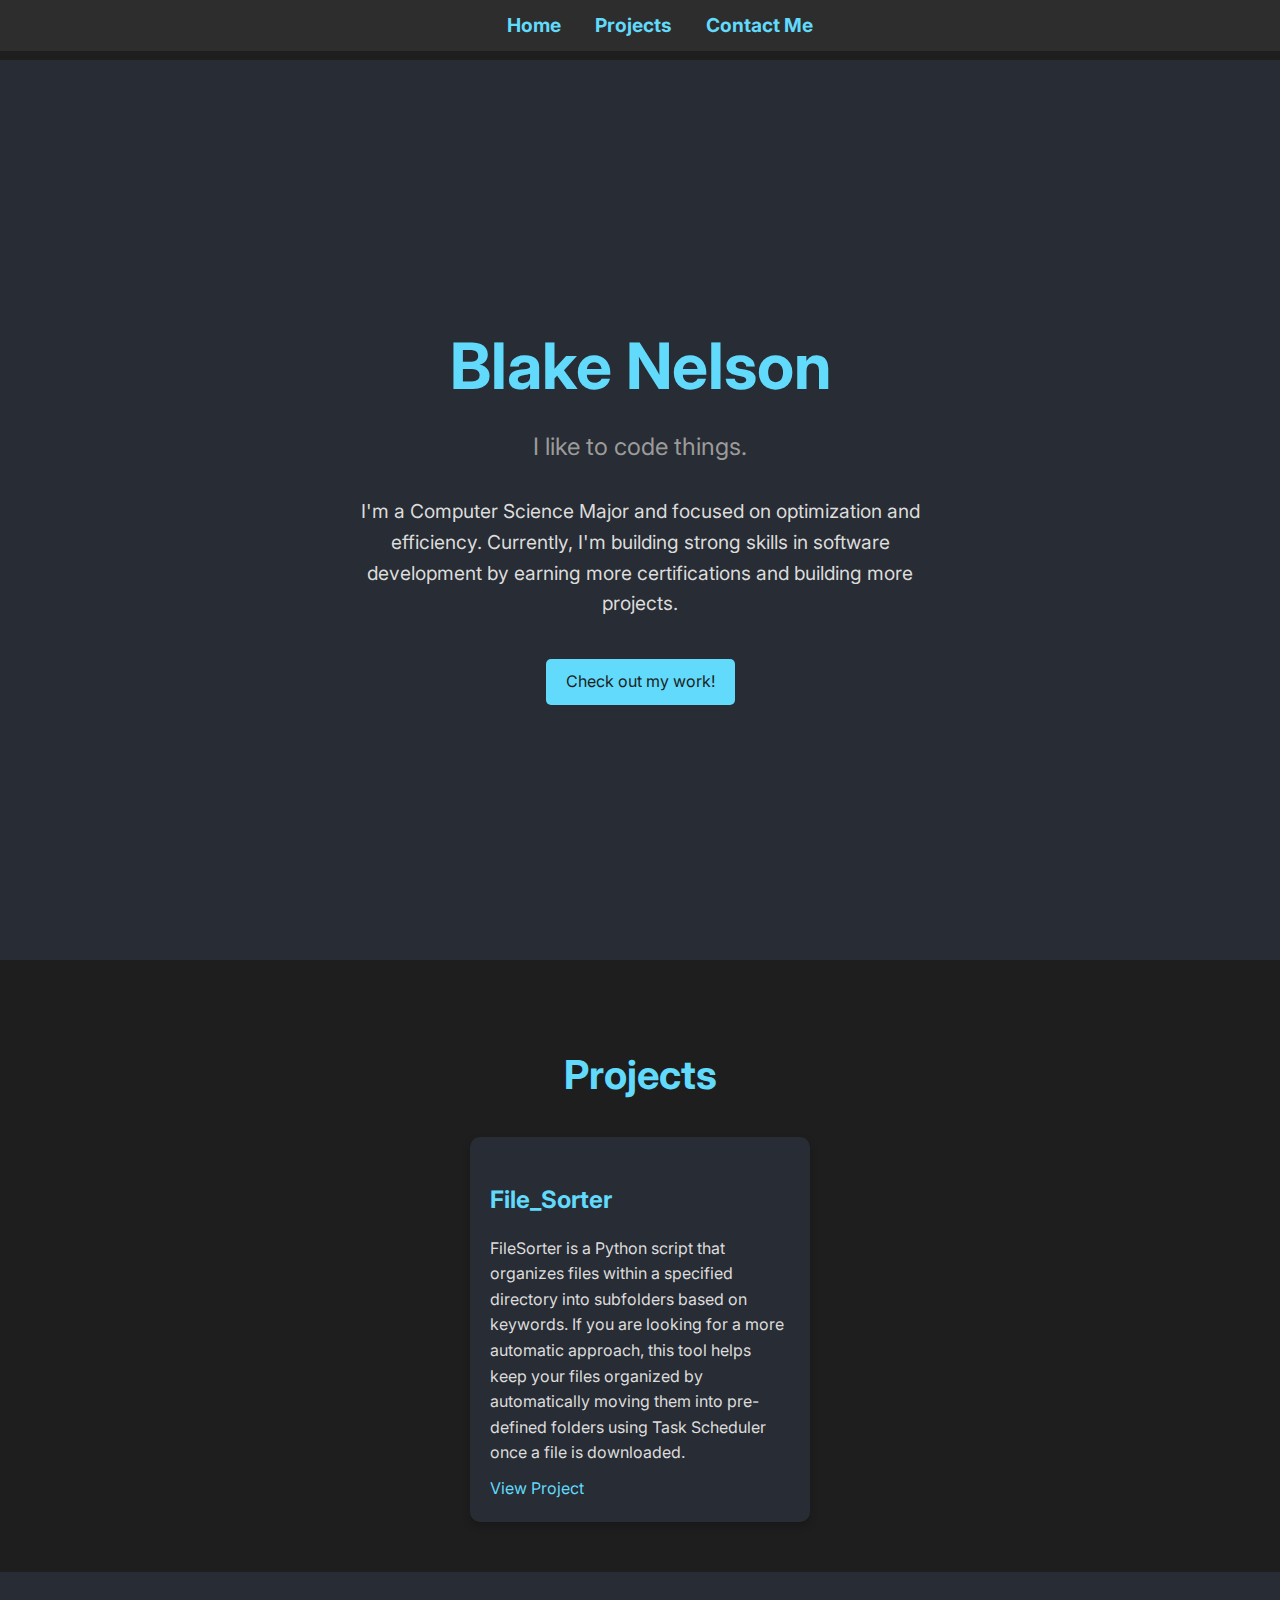
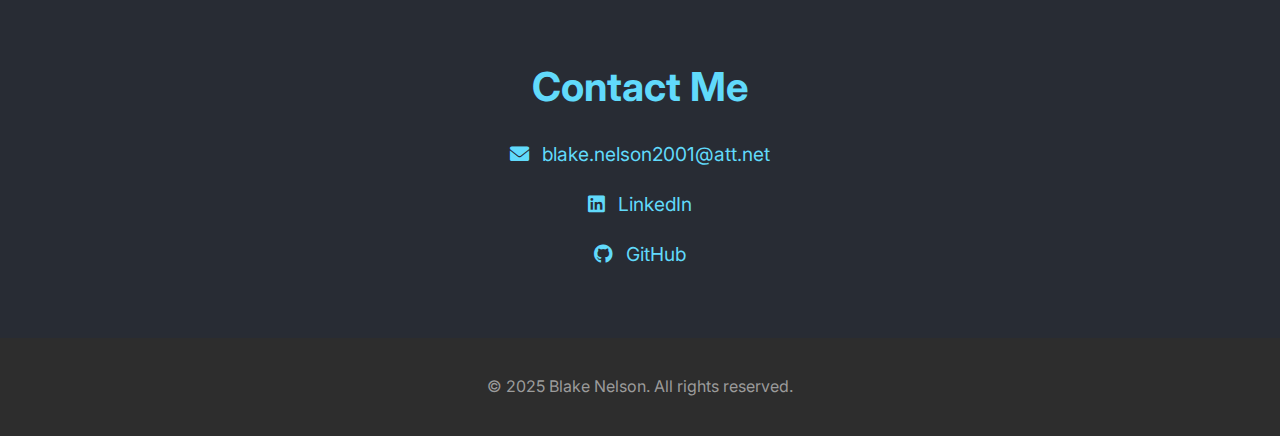
==== index.html @ ccaa492d "Update and rename Main.html to index.html" ====
<!DOCTYPE html>
<html lang="en">
<head>
    <meta charset="UTF-8">
    <meta name="viewport" content="width=device-width, initial-scale=1.0">
    <title>Your Name - Portfolio</title>
    <link rel="stylesheet" href="styles.css">
    <link rel="stylesheet" href="https://cdnjs.cloudflare.com/ajax/libs/font-awesome/6.0.0-beta3/css/all.min.css">
    <link href="https://fonts.googleapis.com/css2?family=Inter:wght@400;700&display=swap" rel="stylesheet">
</head>
<body>
    <!-- Navigation Bar -->
    <nav id="navbar">
        <a href="#hero">Home</a>
        <a href="#projects">Projects</a>
        <a href="#contact">Contact Me</a>
    </nav>

    <!-- Hero Section -->
    <section id="hero">
        <h1>Blake Nelson</h1>
        <p class="tagline">I like to code things.</p>
        <p class="intro">
            I'm a Computer Science Major and focused on optimization and efficiency. 
            Currently, I'm building strong skills in software development
            by earning more certifications and building more projects.
        </p>
        <a href="#projects" class="cta-button">Check out my work!</a>
    </section>

    <!-- Projects Section -->
    <section id="projects">
        <h2>Projects</h2>
        <div class="projects-container">
            <div class="project">
                <h3>File_Sorter</h3>
                <p>FileSorter is a Python script that organizes files within a specified directory into subfolders based on keywords. If you are looking for a more automatic approach, this tool helps keep your files organized by automatically moving them into pre-defined folders using Task Scheduler once a file is downloaded.</p>
                <a href="https://github.com/Blake-Nelson-Code/File_Sorter" target="_blank">View Project</a>
            </div>
            <!-- Add more project divs as needed -->
        </div>
    </section>
    
    <!-- Contact Section -->
    <section id="contact">
        <h2>Contact Me</h2>
        <p><a href="mailto:blake.nelson2001@att.net"><i class="fas fa-envelope"></i> blake.nelson2001@att.net</a></p>
        <p><a href="https://www.linkedin.com/in/blake-nelson-51142a203" target="_blank"><i class="fab fa-linkedin"></i> LinkedIn</a></p>
        <p><a href="https://github.com/Blake-Nelson-Code" target="_blank"><i class="fab fa-github"></i> GitHub</a></p>
    </section>

    <!-- Footer -->
    <footer>
        <p>&copy; 2025 Blake Nelson. All rights reserved.</p>
    </footer>

    <script>
        document.querySelectorAll('#navbar a').forEach(anchor => {
            anchor.addEventListener('click', function(e) {
                e.preventDefault();
                document.querySelector(this.getAttribute('href')).scrollIntoView({
                    behavior: 'smooth'
                });
            });
        });
    </script>
</body>
</html>
---- styles.css ----
/* General Styles */
html {
    scroll-behavior: smooth;
}

body {
    margin: 0;
    font-family: 'Inter', sans-serif;
    line-height: 1.6;
    color: #dcdcdc; /* Light gray text color */
    background-color: #1e1e1e; /* Dark background color */
}

/* Navigation Bar Styles */
#navbar {
    background-color: #2d2d2d; /* Darker background for navbar */
    padding: 10px 20px;
    text-align: center;
    position: fixed;
    width: 100%;
    top: 0;
    z-index: 1000;
}

#navbar a {
    color: #61dafb; /* Light blue color for links */
    margin: 0 15px;
    text-decoration: none;
    font-weight: bold;
    font-size: 1.2rem;
}

#navbar a:hover {
    color: #21a1f1; /* Slightly darker blue on hover */
}

/* Add padding to the top of the body to prevent content from being hidden behind the navbar */
body {
    padding-top: 60px; /* Adjust this value based on the height of your navbar */
}

/* Hero Section */
#hero {
    height: 100vh;
    display: flex;
    flex-direction: column;
    justify-content: center;
    align-items: center;
    text-align: center;
    padding: 0 20px;
    background-color: #282c34; /* Dark background for hero section */
}

#hero h1 {
    font-size: 4rem;
    margin: 0;
    color: #61dafb; /* Light blue color for heading */
}

#hero .tagline {
    font-size: 1.5rem;
    color: #9b9b9b; /* Light gray color for tagline */
    margin: 10px 0;
}

#hero .intro {
    font-size: 1.2rem;
    color: #dcdcdc; /* Light gray color for intro text */
    max-width: 600px;
    margin: 20px 0;
}

#hero .cta-button {
    display: inline-block;
    margin-top: 20px;
    padding: 10px 20px;
    background-color: #61dafb; /* Light blue background for button */
    color: #1e1e1e; /* Dark text color for button */
    text-decoration: none;
    font-size: 1rem;
    border-radius: 5px;
    transition: background-color 0.3s ease;
}

#hero .cta-button:hover {
    background-color: #21a1f1; /* Slightly darker blue on hover */
}

/* Projects Section */
#projects {
    padding: 50px 20px;
    background-color: #1e1e1e; /* Dark background for projects section */
    text-align: center;
}

#projects h2 {
    font-size: 2.5rem;
    color: #61dafb; /* Light blue color for heading */
    margin-bottom: 30px;
}

.projects-container {
    display: flex;
    flex-wrap: wrap;
    justify-content: center;
    gap: 20px;
}

.project {
    background-color: #282c34; /* Dark background for project cards */
    padding: 20px;
    border-radius: 10px;
    width: 300px;
    box-shadow: 0 4px 8px rgba(0, 0, 0, 0.2);
    text-align: left;
}

.project h3 {
    font-size: 1.5rem;
    color: #61dafb; /* Light blue color for project titles */
    margin-bottom: 10px;
}

.project p {
    font-size: 1rem;
    color: #dcdcdc; /* Light gray color for project descriptions */
    margin-bottom: 10px;
}

.project a {
    color: #61dafb; /* Light blue color for project links */
    text-decoration: none;
}

.project a:hover {
    color: #21a1f1; /* Slightly darker blue on hover */
}

/* Contact Section */
#contact {
    padding: 50px 20px;
    background-color: #282c34; /* Dark background for contact section */
    text-align: center;
}

#contact h2 {
    font-size: 2.5rem;
    color: #61dafb; /* Light blue color for heading */
    margin-bottom: 20px;
}

#contact p {
    font-size: 1.2rem;
    color: #dcdcdc; /* Light gray color for text */
}

#contact a {
    color: #61dafb; /* Light blue color for links */
    text-decoration: none;
}

#contact a:hover {
    color: #21a1f1; /* Slightly darker blue on hover */
}

#contact i {
    margin-right: 8px; /* Add some space between the icon and the text */
}

/* Footer */
footer {
    text-align: center;
    padding: 20px;
    background-color: #2d2d2d; /* Darker background for footer */
    color: #9b9b9b; /* Light gray color for footer text */
}

@media (max-width: 768px) {
    #hero h1 {
        font-size: 3rem;
    }

    #hero .tagline {
        font-size: 1.2rem;
    }

    #hero .intro {
        font-size: 1rem;
    }

    #projects h2 {
        font-size: 2rem;
    }

    #contact h2 {
        font-size: 2rem;
    }
}
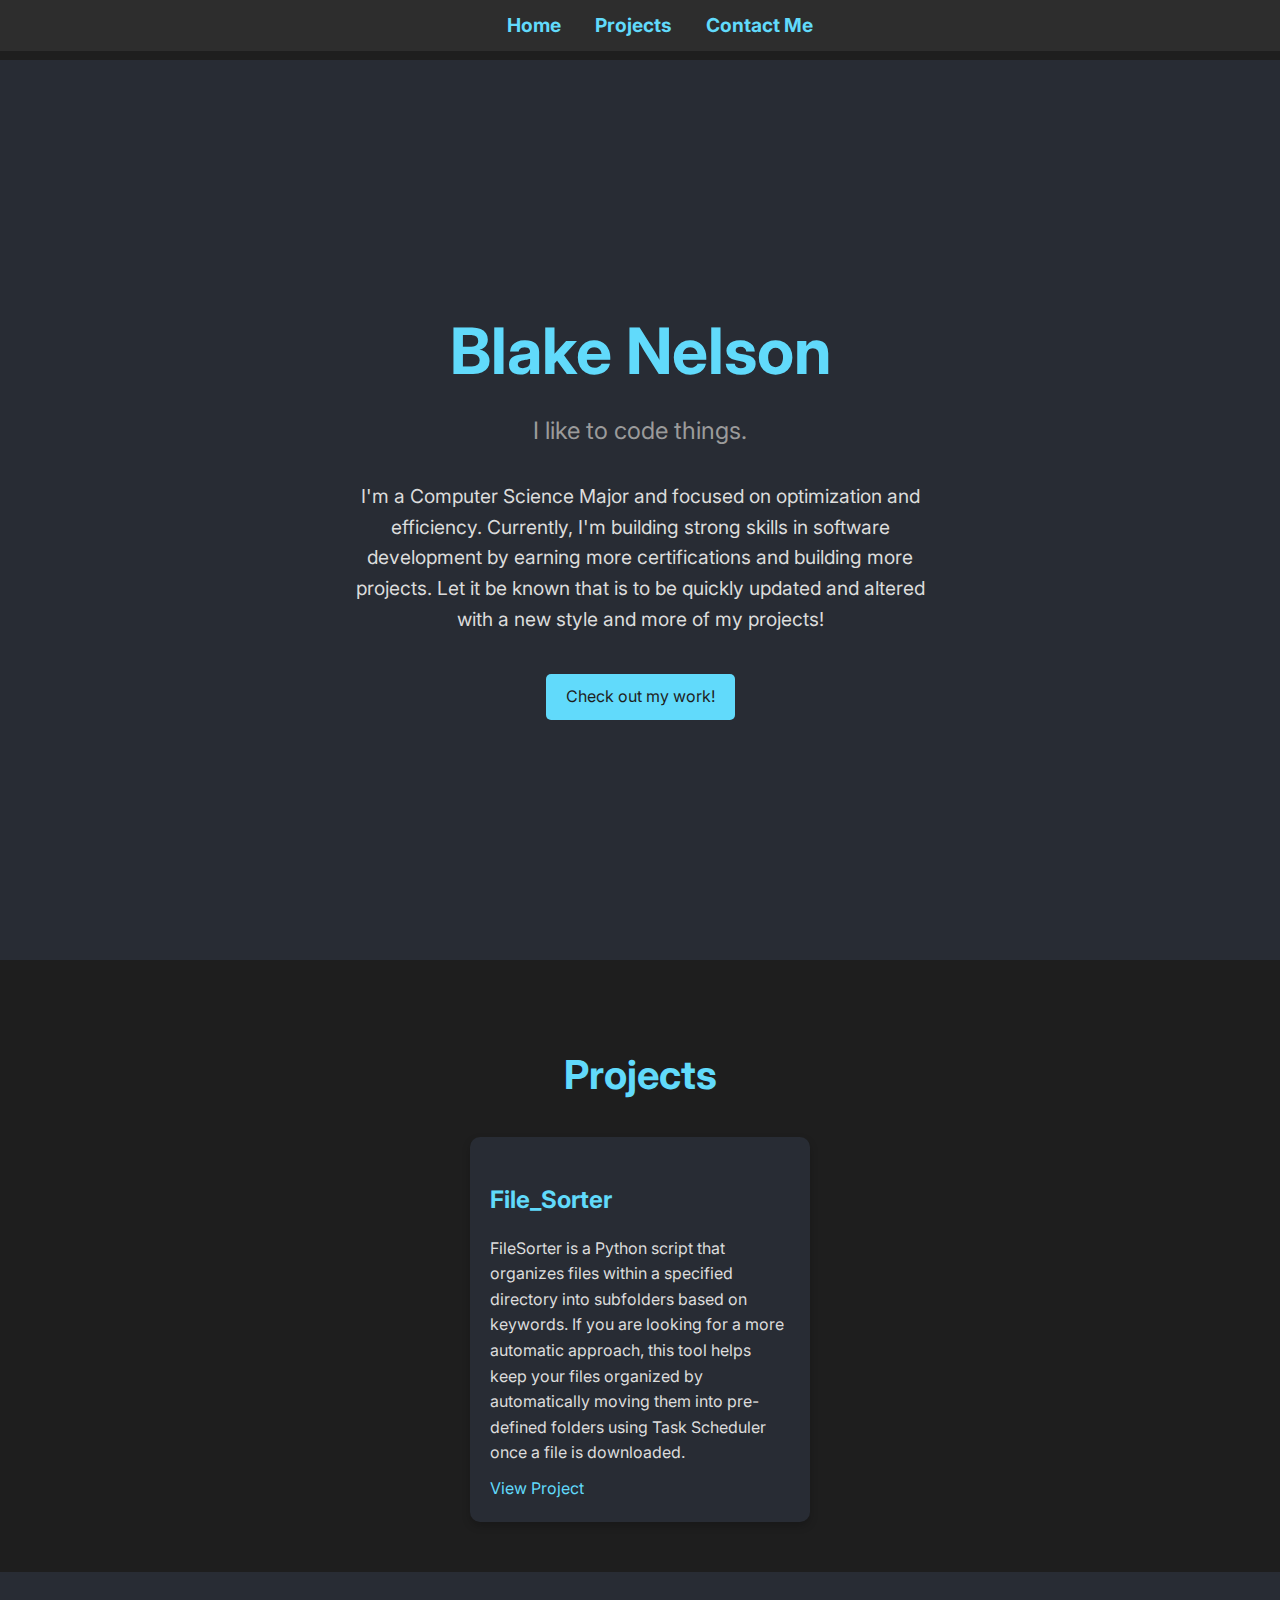
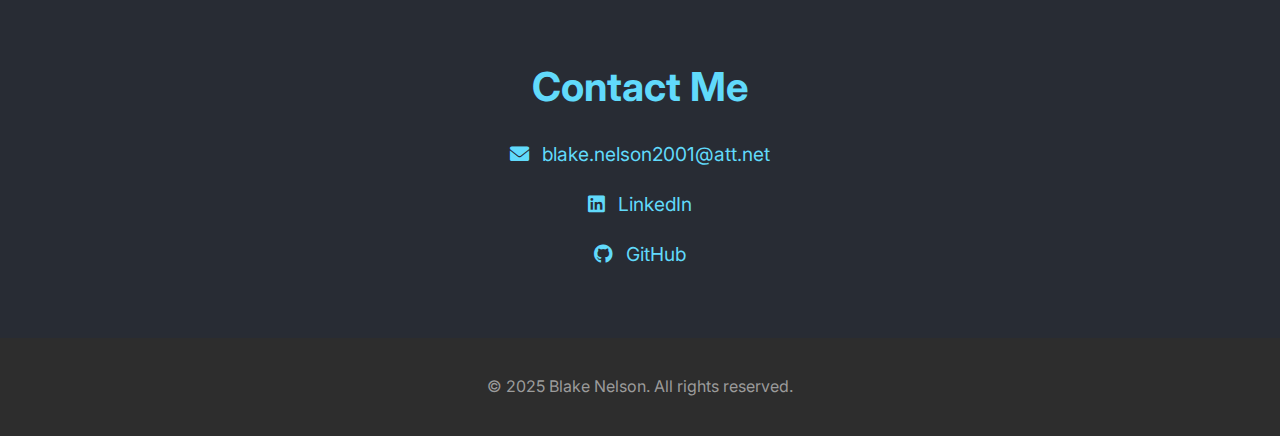
==== commit dfb26dcb: "Update index.html" ====
--- a/index.html
+++ b/index.html
@@ -3,7 +3,7 @@
 <head>
     <meta charset="UTF-8">
     <meta name="viewport" content="width=device-width, initial-scale=1.0">
-    <title>Your Name - Portfolio</title>
+    <title>Blake Nelson - Portfolio</title>
     <link rel="stylesheet" href="styles.css">
     <link rel="stylesheet" href="https://cdnjs.cloudflare.com/ajax/libs/font-awesome/6.0.0-beta3/css/all.min.css">
     <link href="https://fonts.googleapis.com/css2?family=Inter:wght@400;700&display=swap" rel="stylesheet">
@@ -23,7 +23,7 @@
         <p class="intro">
             I'm a Computer Science Major and focused on optimization and efficiency. 
             Currently, I'm building strong skills in software development
-            by earning more certifications and building more projects.
+            by earning more certifications and building more projects. Let it be known that is to be quickly updated and altered with a new style and more of my projects!
         </p>
         <a href="#projects" class="cta-button">Check out my work!</a>
     </section>
